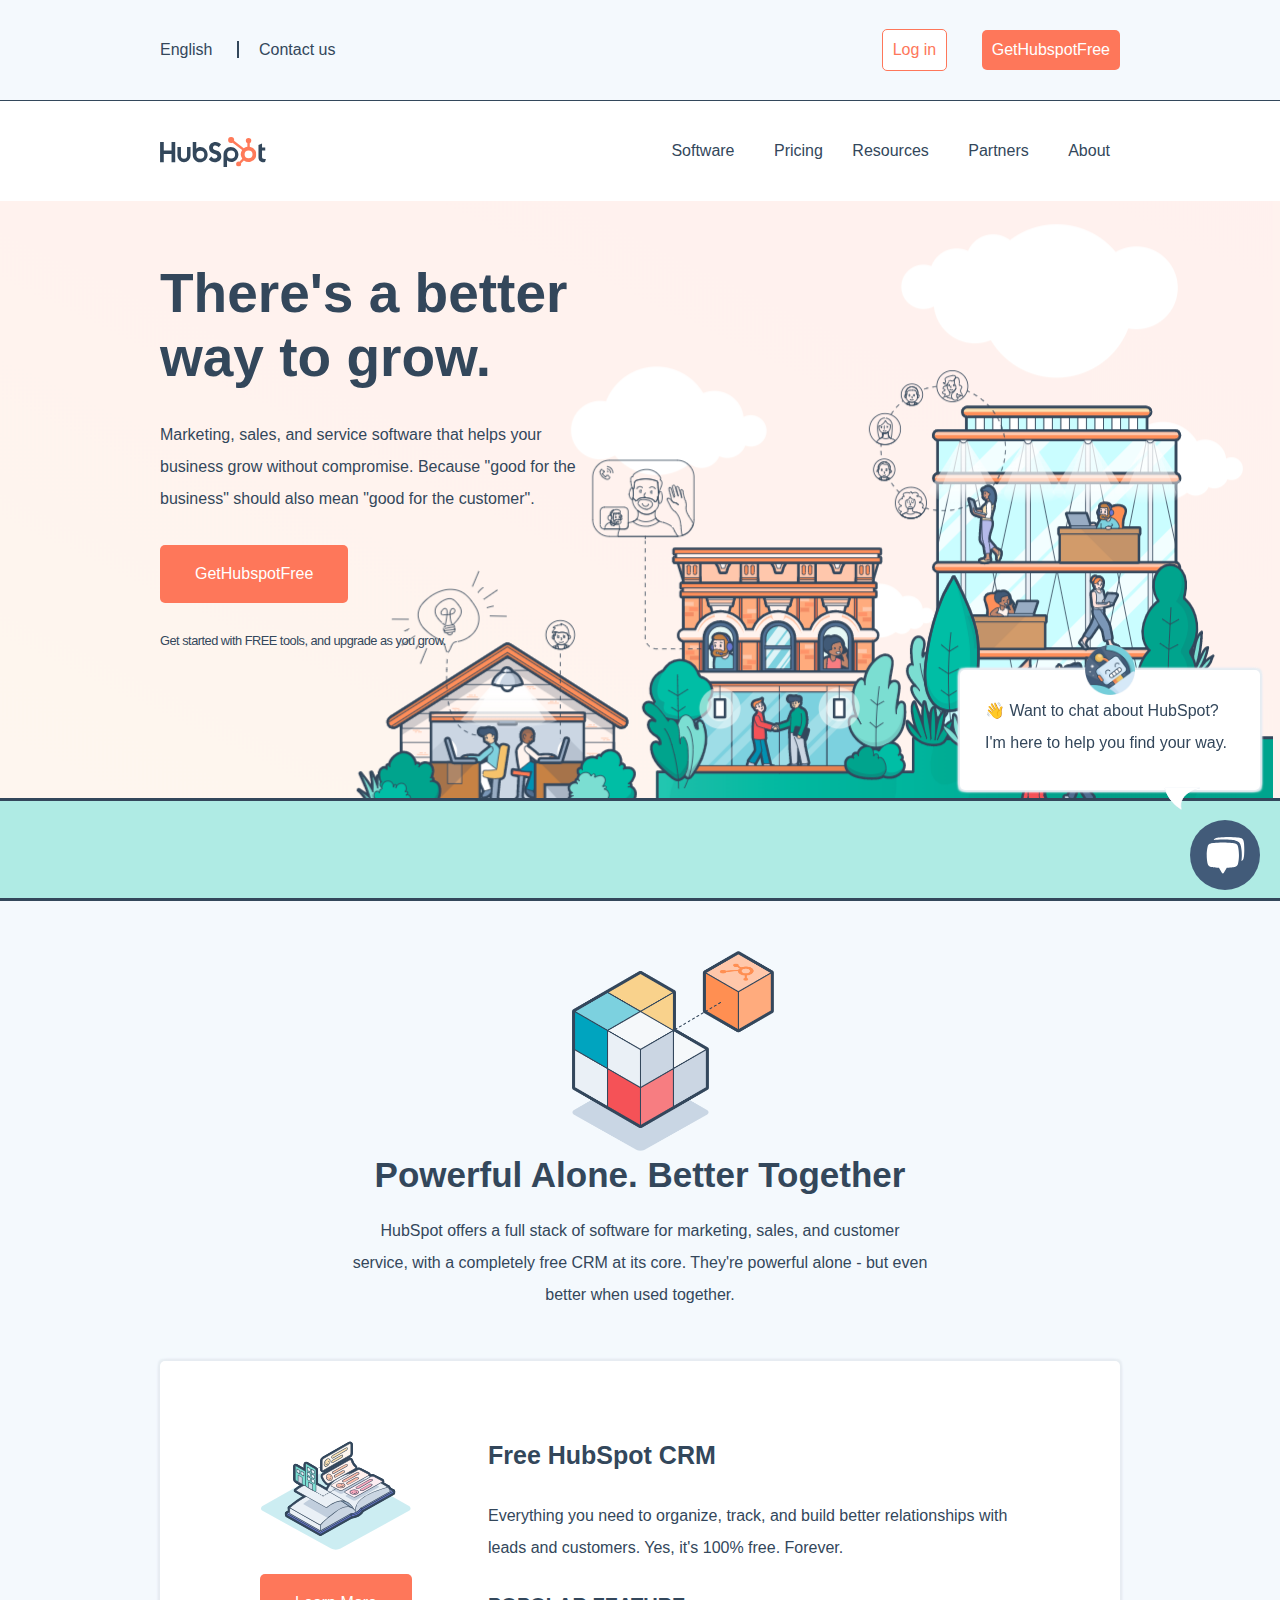
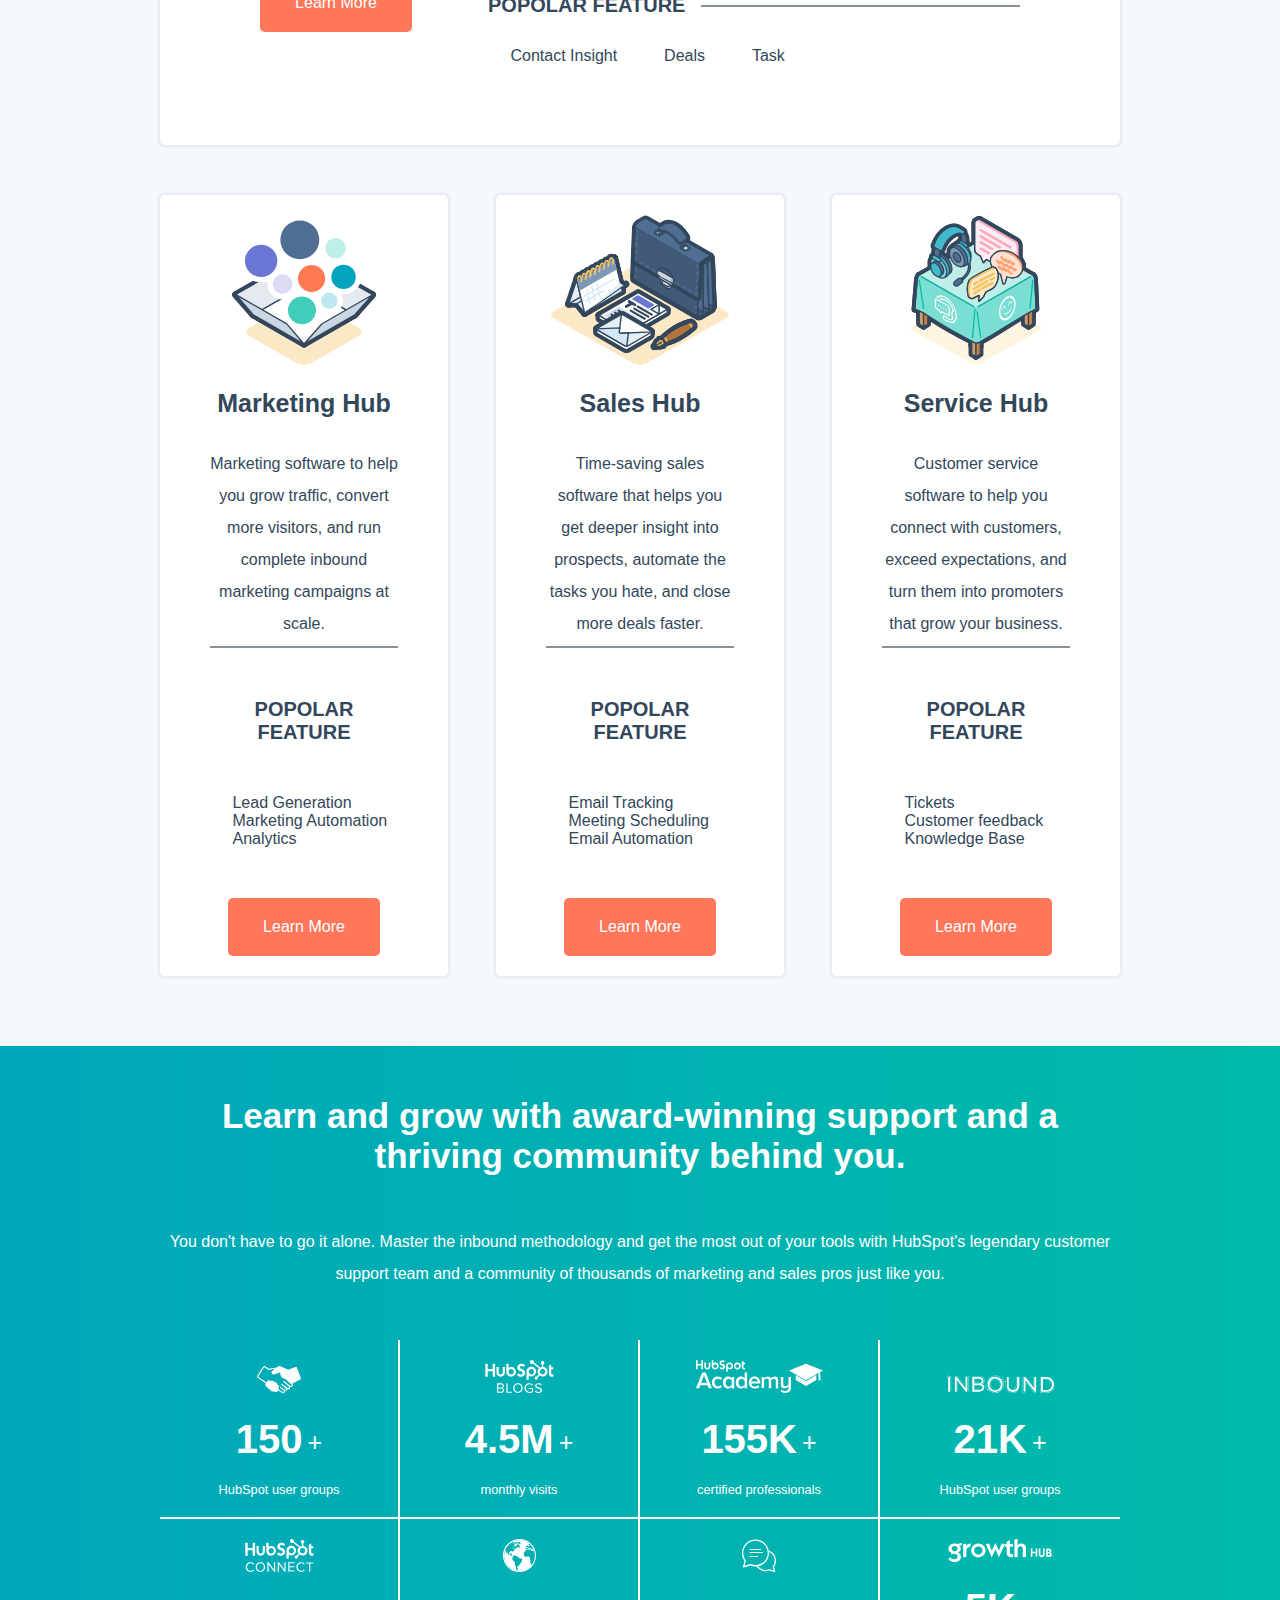
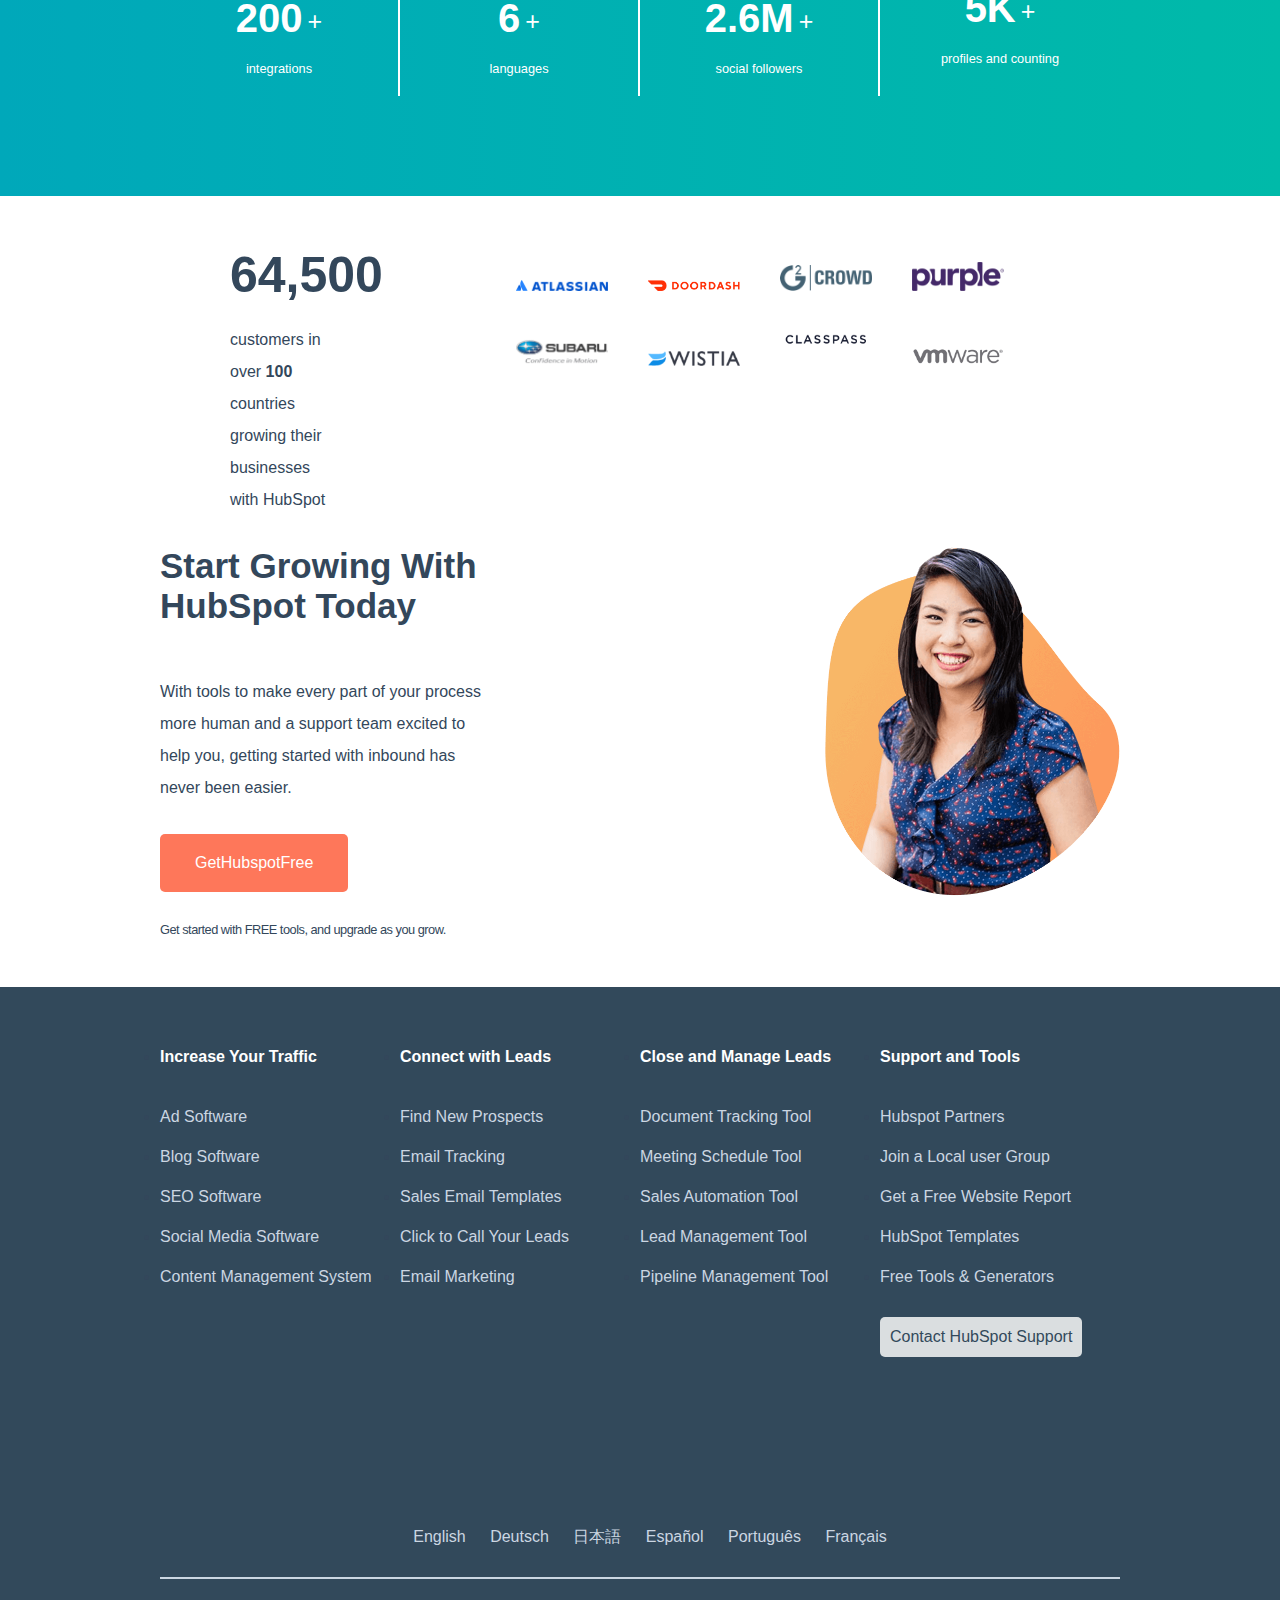
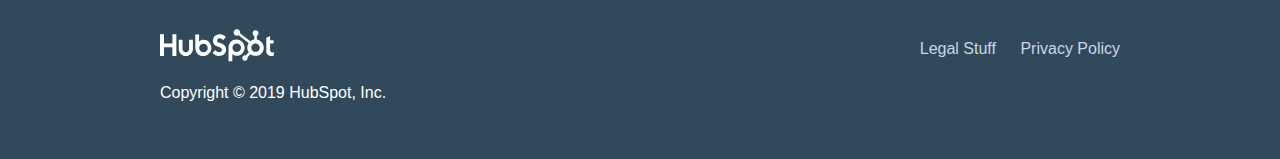
==== bonus/index.html @ 1c4fb877 "Create Bonus Folder" ====
<!DOCTYPE html>
<html lang="en">
<head>
    <meta charset="UTF-8">
    <meta http-equiv="X-UA-Compatible" content="IE=edge">

    <!-- Google Fonts -->
    <link rel="preconnect" href="https://fonts.gstatic.com">
    <link href="https://fonts.googleapis.com/css2?family=Montserrat:wght@200;400;500;600;800&display=swap" rel="stylesheet">
    <!-- /Google Fonts -->
    <!-- Special Fonts -->
    <link rel="stylesheet" href="https://cdnjs.cloudflare.com/ajax/libs/font-awesome/5.15.3/css/all.min.css" integrity="sha512-iBBXm8fW90+nuLcSKlbmrPcLa0OT92xO1BIsZ+ywDWZCvqsWgccV3gFoRBv0z+8dLJgyAHIhR35VZc2oM/gI1w==" crossorigin="anonymous" />
    <!-- /Special Fonts -->

    <meta name="viewport" content="width=device-width, initial-scale=1.0">
    <title>Hubspot</title>
    <link rel="stylesheet" href="./assets/css/style.css">
    <link rel="icon" href="./assets/img/HubSpot-Inversed-Favicon.webp" />
</head>
<body>
    <!-- Site Header -->
    <header>
        <nav class="topmenu fw_500 ls_-1">
            <div class="topmenu_nav container clearfix">
                <div id="top_leftmenu">
                    <ul>
                        <li id="language"><a href=""><i class="fas fa-globe-europe"></i> English <i class="fas fa-chevron-down"></i></span></a></li>
                        <li ><a href="" id="contact_us">Contact us</a></li>
                    </ul>
                </div>

                <div id="top_rightmenu">
                    <a href="#"><div class="search"><i id="search_icon" class="fas fa-search"></i></div></a> 
                    <a href="#"><div class="login btn_sm">Log in</div></a> 
                    <a href="#"><div class="trial btn_sm">GetHubspotFree</div></a> 
                </div>
            </div>
        </nav>

        <nav class="main_menu">
            <div class="mainmenu_nav container clearfix">
                <div id="logo">
                    <a href=""><img src="./assets/img/logo.svg" alt=""></a> 
                </div>

                <div id="main_rightmenu">
                    <ul>
                        <li><a href="#">Software<i id="arrow" class="fas fa-chevron-down"></i></a></li>
                        <li><a href="#">Pricing</a></li>
                        <li><a href="#">Resources<i id="arrow" class="fas fa-chevron-down"></i></a></li>
                        <li><a href="#">Partners<i id="arrow" class="fas fa-chevron-down"></i></a></li>
                        <li><a href="#">About<i id="arrow" class="fas fa-chevron-down"></i></a></li>
                    </ul>
                </div>
            </div>
        </nav>

        <div class="jumbotron">
            <section class="jumbotron_section container">
                <div class="jumbotron_text">
                    <h1>There's a better way to grow.</h1>
                    <p class="fw_500">Marketing, sales, and service software that helps your business grow without compromise. Because "good for the business" should also mean "good for the customer".</p>
                    <a href="#"><div class="trial_btn btn_big">GetHubspotFree</div></a>
                    <div class="trial_text">Get started with FREE tools, and upgrade as you grow.</div> 
                </div>
            </section>
        </div>
        <div id="separator"></div>
    </header>
    <!-- /Site Header -->

    <!-- Site Main Content -->
    <main class="clearfix">
        <div class="bg_lg">
            <section id="top_maincontent" class="container">
                <img src="./assets/img/cube.webp" alt="cubi">
                <h2>Powerful Alone. Better Together</h2>
                <p class="fw_500 mtb_20">HubSpot offers a full stack of software for marketing, sales, and customer service, with a completely free CRM at its core. They're powerful alone - but even better when used together.</p>
            </section>
    
            <section id="crm" class="container clearfix mtb_50 box_shadow">
                <div id="left_crm">
                    <img src="./assets/img/book.svg" alt="">
                    <a href=""><div class="btn_big mtb_20">Learn More</div></a>
                </div>
                <div id="right_crm">
                    <h3>Free HubSpot CRM</h3>
                    <p class="mtb_20 fw_500">Everything you need to organize, track, and build better relationships with leads and customers. Yes, it's 100% free. Forever.</p>
                    <div id="popolar_feature" class="clearfix">
                        <div id="popolar_text" class="popolar_text_style">popolar feature</div>                    <div id="popolar_line"></div>
                    </div>
                    <ul>
                        <li class="checkbox">Contact Insight</li>
                        <li class="checkbox">Deals</li>
                        <li class="checkbox">Task</li>
                    </ul>
                </div>
            </section>
    
            <!-- Sezione 3 colonne -->
            <section id="crm_features" class="container clearfix mtb_20">
                <div class="column3 box_shadow">
                    <img src="./assets/img/buble.svg" alt="">
                    <h3>Marketing Hub</h3>
                    <p class="fw_500">Marketing software to help you grow traffic, convert more visitors, and run complete inbound marketing campaigns at scale.</p>
                    <div class="popolar_text_style mtb_50">popolar feature</div>
                    <ul>
                        <li class="checkbox">Lead Generation</li>
                        <li class="checkbox">Marketing Automation</li>
                        <li class="checkbox">Analytics</li>
                    </ul>
                    <a href=""><div class="btn_big mt_50">Learn More</div></a>
                </div>
    
                <div class="column3 box_shadow">
                    <img src="./assets/img/office.svg" alt="">
                    <h3>Sales Hub</h3>
                    <p class="fw_500">Time-saving sales software that helps you get deeper insight into prospects, automate the tasks you hate, and close more deals faster.</p>
                    <div class="popolar_text_style mtb_50">popolar feature</div>
                    <ul>
                        <li class="checkbox">Email Tracking</li>
                        <li class="checkbox">Meeting Scheduling</li>
                        <li class="checkbox">Email Automation</li>
                    </ul>
                    <a href=""><div class="btn_big mt_50">Learn More</div></a>
    
                </div><div class="column3 box_shadow">
                    <img src="./assets/img/table.svg" alt="">
                    <h3>Service Hub</h3>
                    <p class="fw_500">Customer service software to help you connect with customers, exceed expectations, and turn them into promoters that grow your business.</p>
                    <div class="popolar_text_style mtb_50">popolar feature</div>
                    <ul>
                        <li class="checkbox">Tickets</li>
                        <li class="checkbox">Customer feedback</li>
                        <li class="checkbox">Knowledge Base</li>
                    </ul>
                    <a href=""><div class="btn_big mt_50">Learn More</div></a>
                </div>
            </section>
            <!-- /Sezione 3 colonne -->
    
        </div>
        
        <!-- Sezione sfondo blu -->
        <section id="blu_section" class="clearfix">
            <div class="container">
                <h2>Learn and grow with award-winning support and a thriving community behind you.</h2>
                <p class="mtb_50">You don't have to go it alone. Master the inbound methodology and get the most out of your tools with HubSpot's legendary customer support team and a community of thousands of marketing and sales pros just like you.</p>
                
                <section id="datas_row1" class="clearfix">
                    <div>
                        <img src="./assets/img/hands.svg" alt="">
                        <span class="big_text mtb_20">150</span>
                        <span class="small_text">HubSpot user groups</span>
                    </div>

                    <div>
                        <img src="./assets/img/blogs.svg" alt="">
                        <span class="big_text mtb_20">4.5M</span>
                        <span class="small_text">monthly visits</span>
                    </div>

                    <div>
                        <img src="./assets/img/academy.svg" alt="">
                        <span class="big_text mtb_20">155K</span>
                        <span class="small_text">certified professionals</span>
                    </div>

                    <div>
                        <img src="./assets/img/inbound.svg" alt="">
                        <span class="big_text mtb_20">21K</span>
                        <span class="small_text">HubSpot user groups</span>
                    </div>
                </section>

                <section id="datas_row2" class="clearfix">
                    <div>
                        <img src="./assets/img/connect.svg" alt="">
                        <span class="big_text mtb_20">200</span>
                        <span class="small_text">integrations</span>
                    </div>

                    <div>
                        <img src="./assets/img/globe.svg" alt="">
                        <span class="big_text mtb_20">6</span>
                        <span class="small_text">languages</span>
                    </div>

                    <div>
                        <img src="./assets/img/followers.svg" alt="">
                        <span class="big_text mtb_20">2.6M</span>
                        <span class="small_text">social followers</span>
                    </div>

                    <div>
                        <img src="./assets/img/growth.svg" alt="">
                        <span class="big_text mtb_20">5K</span>
                        <span class="small_text">profiles and counting</span>
                    </div>
                </section>
            </div>
        </section>
        <!-- /Sezione sfondo blu -->

        <section id="final_section" class="mtb_50">
            <div class="customers clearfix container">
                <div id="customers_numbers">
                    <h2>64,500</h2>
                    <p class="mtb_20">customers in over <strong>100</strong> countries growing their businesses with HubSpot</p>
                </div>

                <div id="customers_logo_section" class="clearfix">
                    <div class="customers_logo">
                        <img src="./assets/img/atlasian.webp" alt="">
                    </div>
                    <div class="customers_logo">
                        <img src="./assets/img/doordash.webp" alt="">
                    </div>
                    <div class="customers_logo">
                        <img src="./assets/img/g2crowd.webp" alt="">
                    </div>
                    <div class="customers_logo">
                        <img src="./assets/img/purple.webp" alt="">
                    </div>
                    <div class="customers_logo">
                        <img src="./assets/img/subaru.webp" alt="">
                    </div>
                    <div class="customers_logo">
                        <img src="./assets/img/wistia.webp" alt="">
                    </div>
                    <div class="customers_logo">
                        <img src="./assets/img/classpass.webp" alt="">
                    </div>
                    <div class="customers_logo">
                        <img src="./assets/img/vmware.webp" alt="">
                    </div>
                </div>
            </div>
        </section>

        <section id="subscribe_section" class="mtb_50">
            <div class="container clearfix">
                <div class="subrscribe_left">
                    <h2>Start Growing With HubSpot Today</h2>
                    <p class="mt_50">With tools to make every part of your process more human and a support team excited to help you, getting started with inbound has never been easier.</p>
                    <a href="#"><div class="trial_btn btn_big">GetHubspotFree</div></a>
                    <div class="trial_text">Get started with FREE tools, and upgrade as you grow.</div>
                </div>

                <div class="subrsribe_picture">
                    <img src="./assets/img/woman.webp" alt="">  
                </div>
            </div>
        </section>
    </main>
    <!-- Site Main Content -->

    <!-- Site Footer -->
    <footer>
        <section id="footer_links_section" class="container clearfix">
            <div class="footer_column">
                <ul>
                    <li><a href="#">Increase Your Traffic</a></li>
                    <li><a href="#">Ad Software</a></li>
                    <li><a href="#">Blog Software</a></li>
                    <li><a href="#">SEO Software</a></li>
                    <li><a href="#">Social Media Software</a></li>
                    <li><a href="#">Content Management System</a></li>
                </ul>
            </div>
            <div class="footer_column">
                <ul>
                    <li><a href="#">Connect with Leads</a></li>
                    <li><a href="#">Find New Prospects</a></li>
                    <li><a href="#">Email Tracking</a></li>
                    <li><a href="#">Sales Email Templates</a></li>
                    <li><a href="#">Click to Call Your Leads</a></li>
                    <li><a href="#">Email Marketing</a></li>
                </ul>
            </div>
            <div class="footer_column">
                <ul>
                    <li><a href="#">Close and Manage Leads</a></li>
                    <li><a href="#">Document Tracking Tool</a></li>
                    <li><a href="#">Meeting Schedule Tool</a></li>
                    <li><a href="#">Sales Automation Tool</a></li>
                    <li><a href="#">Lead Management Tool</a></li>
                    <li><a href="#">Pipeline Management Tool</a></li>
                </ul>
            </div>
            <div class="footer_column">
                <ul>
                    <li><a href="#">Support and Tools</a></li>
                    <li><a href="#">Hubspot Partners</a></li>
                    <li><a href="#">Join a Local user Group</a></li>
                    <li><a href="#">Get a Free Website Report</a></li>
                    <li><a href="#">HubSpot Templates</a></li>
                    <li><a href="#">Free Tools & Generators</a></li>
                </ul>
                <a href="#"><div class="btn_sm btn_support mtb_20">Contact HubSpot Support</div></a>

                <div class="social_contacts">
                    <a href=""><i class="fab fa-facebook-f"></i></a>
                    <a href=""><i class="fab fa-instagram"></i></a>
                    <a href=""><i class="fab fa-youtube"></i></a>
                    <a href=""><i class="fab fa-twitter"></i></a>
                    <a href=""><i class="fab fa-linkedin-in"></i></a>
                </div>
            </div>
        </section>
        <section id="languages" class="mt_50 container">
            <ul>
                <li><a href="#">English</a></li>
                <li><a href="#">Deutsch</a></li>
                <li><a href="#">日本語</a></li>
                <li><a href="#">Español</a></li>
                <li><a href="#">Português</a></li>
                <li><a href="#">Français</a></li>
            </ul>
        </section>

        <section id="footer_legal" class="container clearfix">
            <div class="left_legalmenu">
                <a href="#"><img src="./assets/img/logo-white.svg" alt=""></a>
                <p>Copyright © 2019 HubSpot, Inc.</p>
            </div>

            <div class="right_legalmenu">
                <ul>
                    <li><a href="#">Legal Stuff</a></li>
                    <li><a href="#">Privacy Policy</a></li>
                </ul>
            </div>
        </section>
    </footer>
    <!-- /Site Footer -->
    <section id="chat_bonus">
        <div id="chat_window" class="box_shadow">
            <img id="bot_avatar" src="./assets/img/bot-avatar.webp" alt="">
            <p>&#128075; Want to chat about HubSpot? I'm here to help you find your way.</p>
            <img id="chat_bubble" src="./assets/img/initial-message-bubble-tail.svg" alt="">
        </div>
        
        

        <div id="chat_button">
            <img src="./assets/img/launcher-open-icon.svg" alt="">
        </div>
    </section>
</body>
</html>
---- bonus/assets/css/style.css ----
/* Common Rules */

*{
    box-sizing: border-box;
    margin: 0;
    padding: 0;
    font-family: Arial, Helvetica, sans-serif;
    color: #33475b;
}

p{
    line-height: 2rem;
    font-weight: 400;
}

/* Utility Rules */

.clearfix::after{
    content:"";
    display: table;
    clear: both;
}

.container{
    width: 75%;
    margin: auto;
}

.btn_sm{
    border-radius: 5px;
    background-color: #fe775a;
    color: white;
    padding: 10px;
    line-height: 20px;
}

.btn_big{
    border-radius: 5px;
    background-color: #fe775a;
    color: white;
    font-weight: 500;
    padding: 20px 35px;
    display: inline-block;
}

.mtb_20{
    margin: 20px auto;
}

.mtb_50{
    margin: 50px auto;
}

.mt_50{
    margin-top: 50px;
}

.fw_500{
    font-weight: 500;
}

.bg_lg{
    background-color: #f4f9fd;
    padding: 50px 0;
}

.box_shadow{
    box-shadow: 2px 2px 2px #e7edf2,
                -2px -2px 2px #e7edf2,
                2px -2px 2px #e7edf2,
                -2px 2px 2px #e7edf2;
}

h1{
    font-size: 55px;
    margin-bottom: 30px;
}

h2{
    font-size: 35px;
}

h3{
    font-size: 25px;
    margin-bottom: 30px;
}

.trial_btn{
    margin: 30px 0;
}

.trial_text{
    font-size: 0.8rem;
    font-weight: 400;
    letter-spacing: -0.5px;
}

.checkbox::before{
    content:"\f058";
    font-family: "Font Awesome 5 Free";
    font-weight: 900;
    color: #fe775a;
    margin-right: 10px;
}

/* Header */
.topmenu{
    line-height: 100px;
    background-color: #f4f9fd;
    border-bottom: 1px solid #33475b;
}

.topmenu_nav > div{
    width: 50%;
    float: left;
}

#language{
    padding-right: 20px;
}

#contact_us{
    border-left: 2px solid #33475b;
    padding-left: 20px;
}

.login{
    background-color: white;
    border: 1px solid #fe775a;
    color: #fe775a;
}

header a{
    text-decoration: none;
}

#search_icon{
    color: #00a4bd;
}

#top_rightmenu > a{
    display: inline-block;
    margin-left: 30px;
}

#top_rightmenu{
    text-align: right;
}

.main_menu{
    line-height: 100px;
    font-weight: 500;
}
#logo{
    width:30%;
    float: left;
}
#main_rightmenu{
    text-align: right;
    width: 70%;
    float: left;
}

#logo > a > img {
    vertical-align: middle;
}

.topmenu li, .main_menu li{
    list-style-type: none;
    display: inline-block;
}

#main_rightmenu > ul > li a{
    margin-left: 25px;
}

#arrow{
    margin-left: 10px;
}
.jumbotron{
    height: 600px;
    background-image: url('../img/jumbotron.png');
    background-position: 105% 10%;
    background-repeat: no-repeat;
    background-color: #fff2ee;
    position: relative;
    border-bottom: 3px solid #33475b;
}

.jumbotron_text{
    width: 35%;
    position: absolute;
    top: 10%;
}

#separator{
    height: 100px;
    background-color: #afebe4;
    border-bottom: 3px solid #33475b;
}

/* Main */
#top_maincontent{
    text-align:center;
    width: 45%;
}

#top_maincontent img{
    height: 200px;
}
#crm{
    background-color: white;
    border-radius: 5px;
    padding: 80px 100px;
}

#left_crm, #right_crm{
    float: left;
}

#left_crm{
    width: 20%;
    text-align: center;
}

#left_crm img{
    width: 150px;
}

#right_crm{
    width: 70%;
    margin-left: 10%;
}

#popolar_feature{
    position: relative;
    margin-top: 30px;
}

#popolar_text{
    width: 40%;
    float: left;
}

.popolar_text_style{
    text-transform: uppercase;
    font-weight: 800;
    font-size: 20px;
}

#popolar_line{
    width: 60%;
    position: absolute;
    right: 0;
    top: 50%;
    transform: translateY(-50%);
    border-bottom: 2px solid #899397;
}

#right_crm > ul > li{
    display: inline-block;
    list-style-type: none;
    margin: 30px 20px 0 0;
    font-weight: 500;
}

.column3{
    width: 30%;
    background-color: white;
    float: left;
    border-radius: 5px;
    padding: 20px 50px;
    text-align: center;
}

.column3:nth-child(2){
    margin: 0 5%;
}

.column3 img {
    height: 150px;
    margin-bottom: 20px;
}

.column3 p {
    height: 200px;
    vertical-align: top;
    border-bottom: 2px solid #899397;
}

.column3 > ul > li{
    list-style-type: none;
    text-align: left;
}


#blu_section{
    background: linear-gradient(90deg, rgba(0, 168, 186, 1), rgba(0, 186, 169, 1));
    text-align: center;
    padding: 50px 0 100px 0;
}

#blu_section h2, #blu_section p, #blu_section span{
    color: white;
}

#blu_section span{
    display: block;
}

#datas_row1 > div, #datas_row2 > div{
    width: calc(100%/4);
    float: left;
    padding: 20px 0;
}

#datas_row1 > div{
    border-bottom: 2px solid white;
}

#datas_row1 > div:not(:last-child), #datas_row2 > div:not(:last-child){
    border-right: 2px solid white;
}

.big_text{
    font-size: 40px;
    font-weight: 600;
}

.small_text{
    font-size: 0.8rem;
}

.big_text::after{
    content: "+";
    font-size: 25px;
    font-weight: 400;
    margin-left: 5px;
    vertical-align: middle;
}

#final_section{
    background-color: white;
}

.customers{
    text-align: center;
}

.customers > div {
    float: left;
}

#customers_numbers{
    width: 25%;
    height: 100px;
    padding: 0 70px;
    text-align: left;
}

#customers_numbers h2{
    font-size: 50px;
}

#customers_logo_section{
    width: 55%;
    margin: 0 10%;
 }

.customers_logo{
    width: calc(100%/4);
    height: 50px;
    line-height: 50px;
    vertical-align: middle;
    float: left;
    padding: 0 20px;
    margin-bottom: 10px;
/*     background-color: brown;
 */
}

.customers_logo:not(:nth-child(7)){
    margin-top: 15px;
}

.customers_logo img{
object-fit: contain;
width: 100%;
}

#subscribe_section{
    background-color: white;
    margin-top: 150px;
}

.subrscribe_left{
    width: 35%;
    float: left;
}

.subrsribe_picture{
    text-align: right;
    width: 65%;
    float: left;
}

.subrsribe_picture > img{
    height: 350px;
}
/* Footer */
footer{
    background-color: #32495b;
}

.footer_column{
    width: calc(100%/4);
    padding: 30px 0;
    float: left;
}

footer a{
    color: #cbd6e2;
    line-height: 2.5rem;
    text-decoration: none;
    font-weight: 500;
}

.footer_column ul li:first-child a{
    color: white;
    line-height: 5rem;
    font-weight: 600;
}

.btn_support{
    background-color: #dadee0;
    color: #32495b;
    display: inline-block;
}

.social_contacts i{
    color: #cbd6e2;
    font-size: 1rem;
}

.social_contacts a{
    margin-right: 25px;
}

#languages{
    text-align: center;
    border-bottom: 2px solid #cbd6e2;
    padding: 20px 0;
}

#languages span{
    color: #cbd6e2
}


#footer_legal{
    padding: 50px 0;
}
#footer_legal > div{
    float: left;
    width: 50%;
}

#footer_legal p{
    color: white;
}

.right_legalmenu{
    text-align: right;
}

.right_legalmenu a, #languages a{
    margin-left: 20px;
}

.right_legalmenu li, #languages li{
    display: inline-block;
}

/* hover */

header a:hover{
    color: #007a8c;
    text-decoration: underline;
}

footer a:hover{
    color: #7fd1de;
    text-decoration: underline;
}

.social_contacts a:hover i{
    color: #7fd1de;
}

.btn_big:hover{
    opacity: 0.5;
}
.login:hover{
    background-color: #fff1ee;
}

.btn_support:hover{
    background-color: #7fd1de;
}

.column3:hover, #crm:hover{
    transform: scale(1.01);
}

/* chat (bonus) */
#chat_bonus{
    position:fixed;
    bottom: 0px;
    right: 20px;
    width: 300px;
    height: 230px;
}

#chat_window{
    height: 120px;
    width: 300px;
    padding: 25px;
    background-color: white;
    position: relative;
    border-radius: 5px;
}

#chat_bubble{
    position: absolute;
    bottom: -20px;
    right: 20%;
}

#chat_button{
    width: 70px;
    line-height: 70px;
    border-radius: 50%;
    background-color: #425b79;
    text-align: center;
    position: absolute;
    right: 0;
    bottom: 10px;
}

#chat_button img{
    vertical-align: middle;
}

#bot_avatar{
    width: 50px;
    position: absolute;
    top: -25px;
    left: 50%;
    transform: translateX(-50%);
}
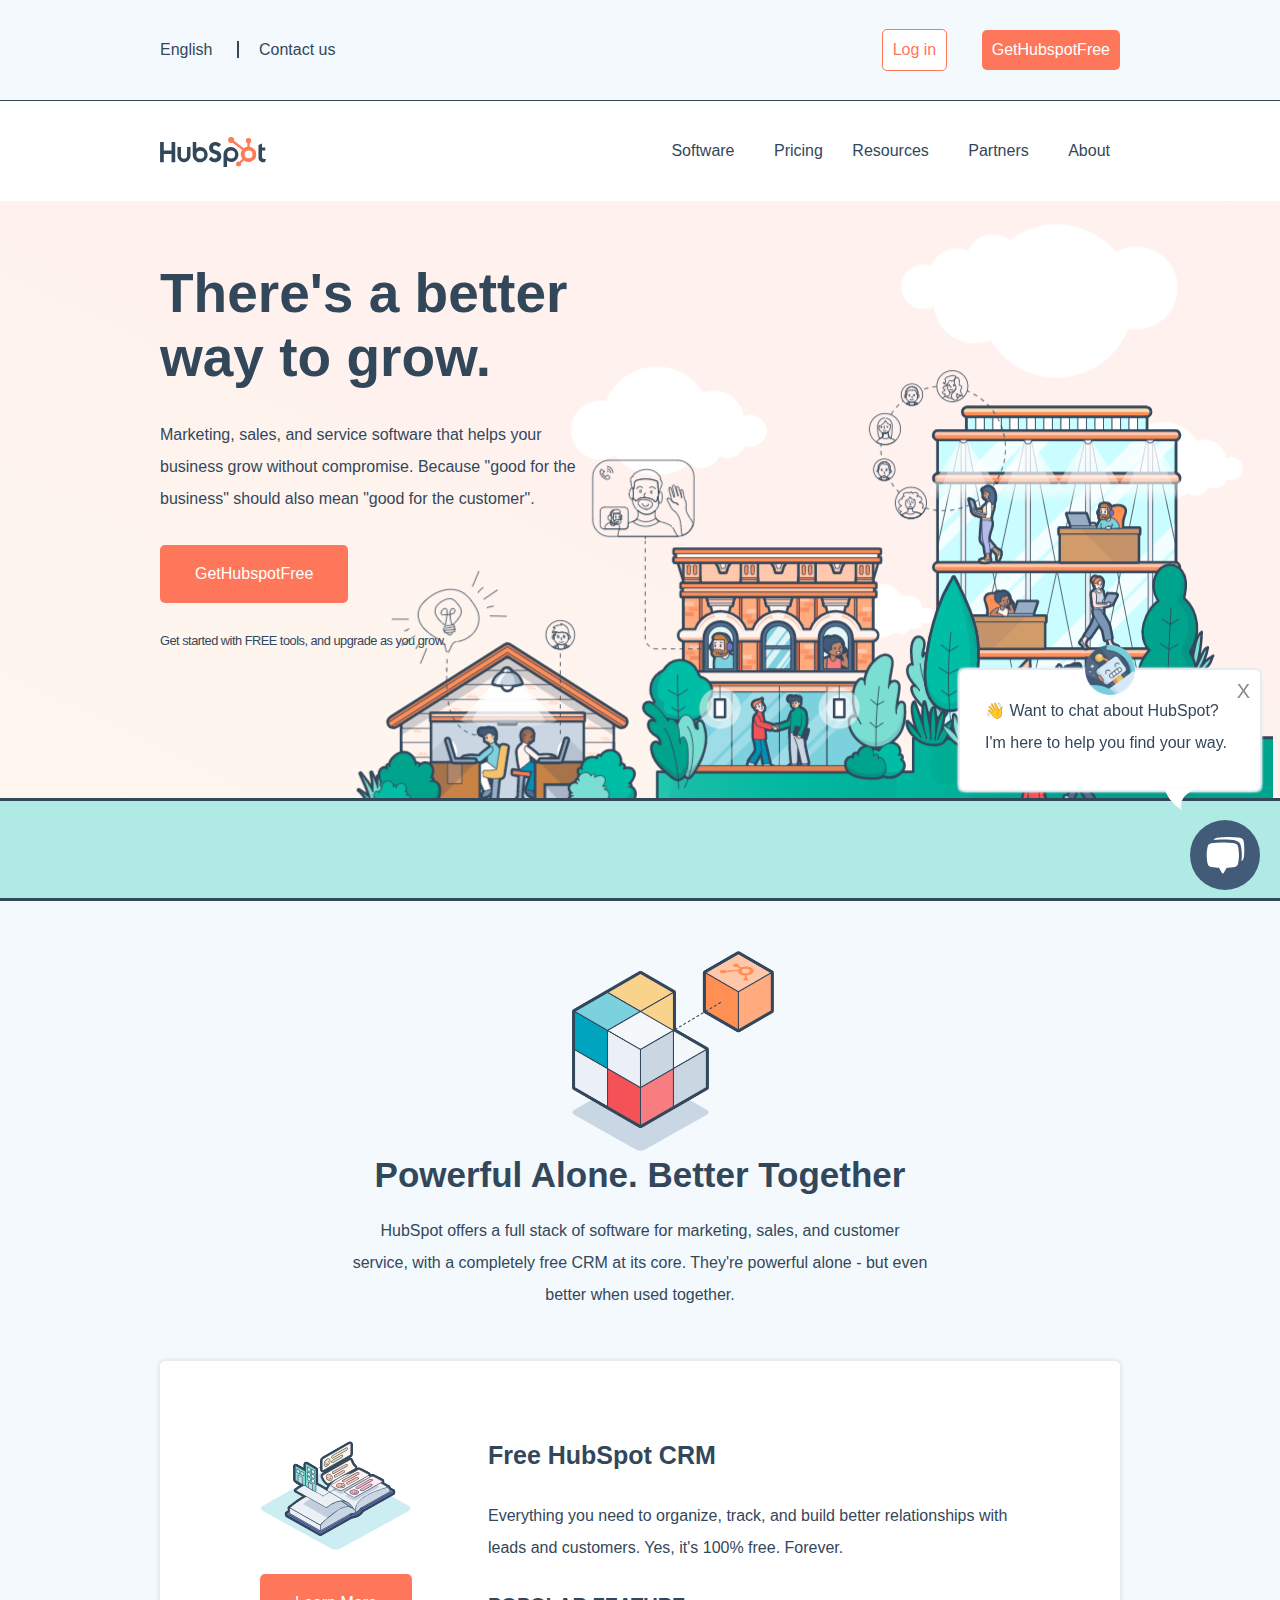
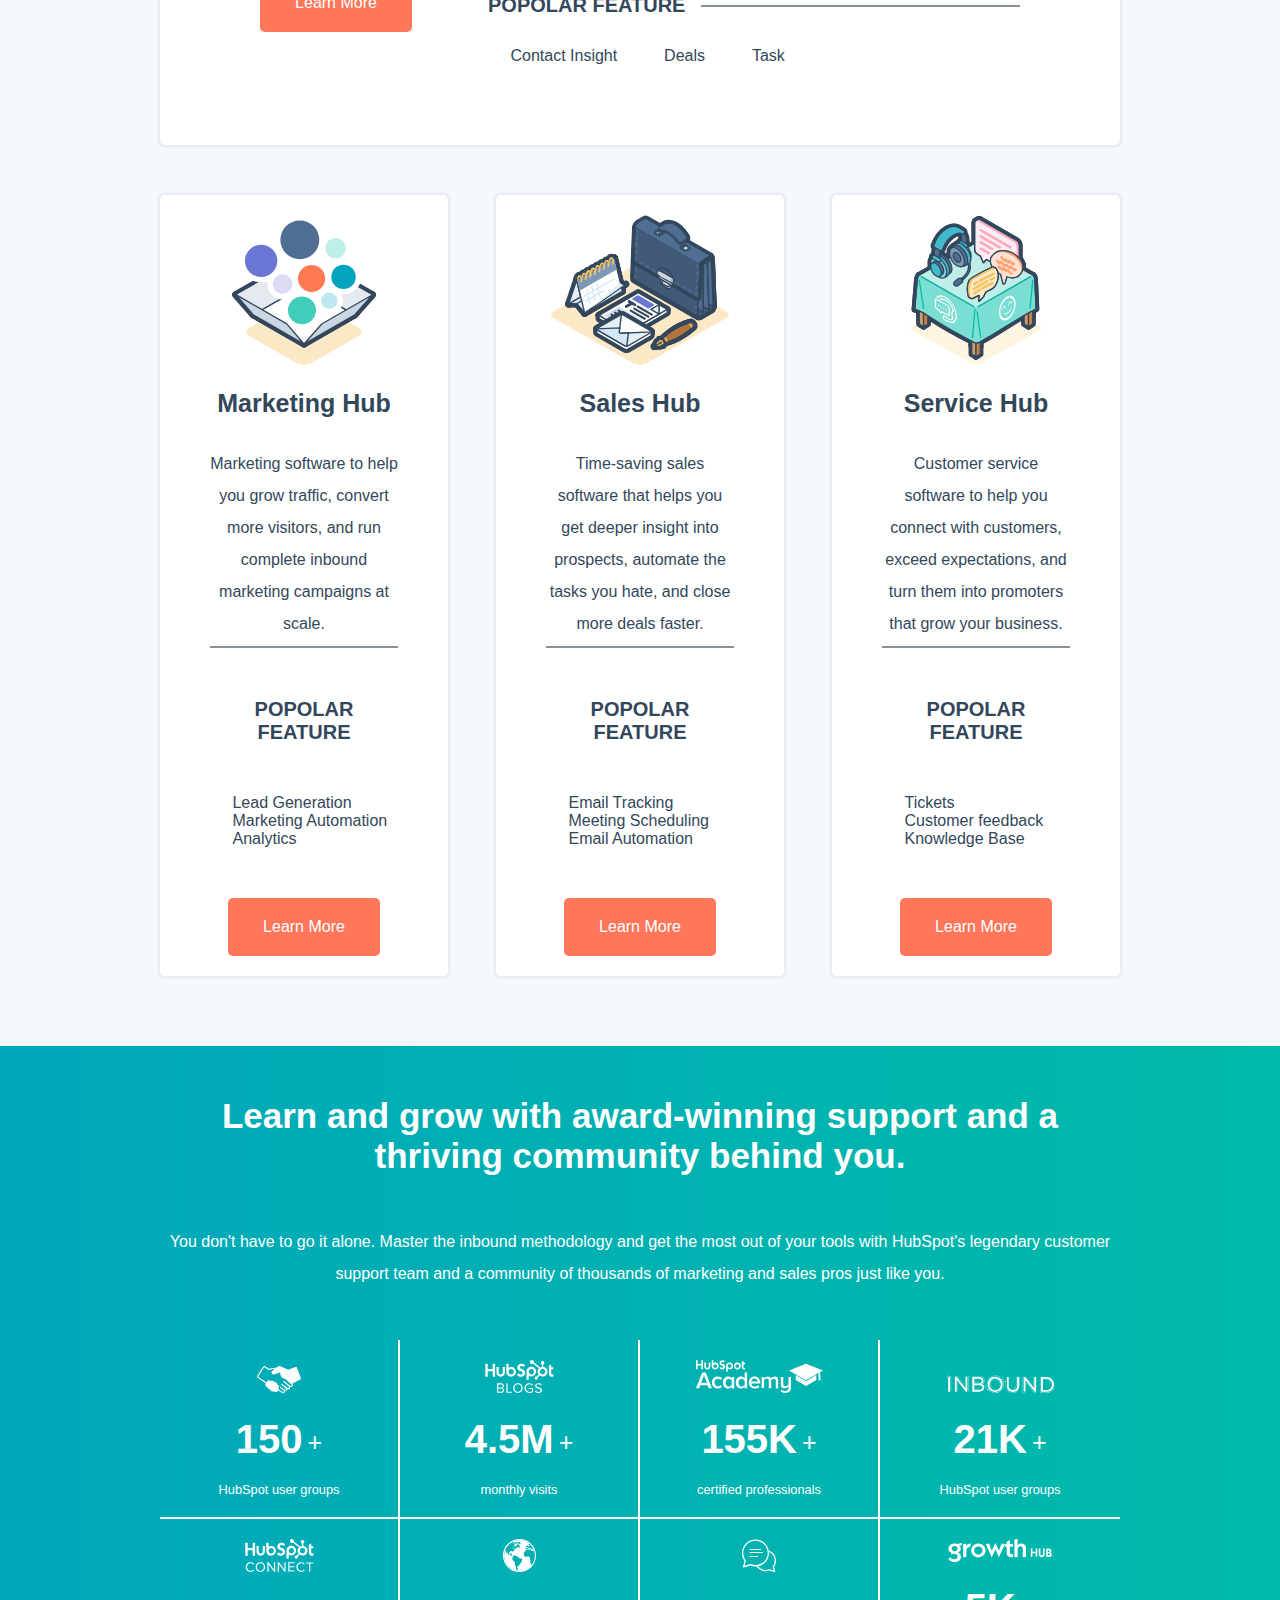
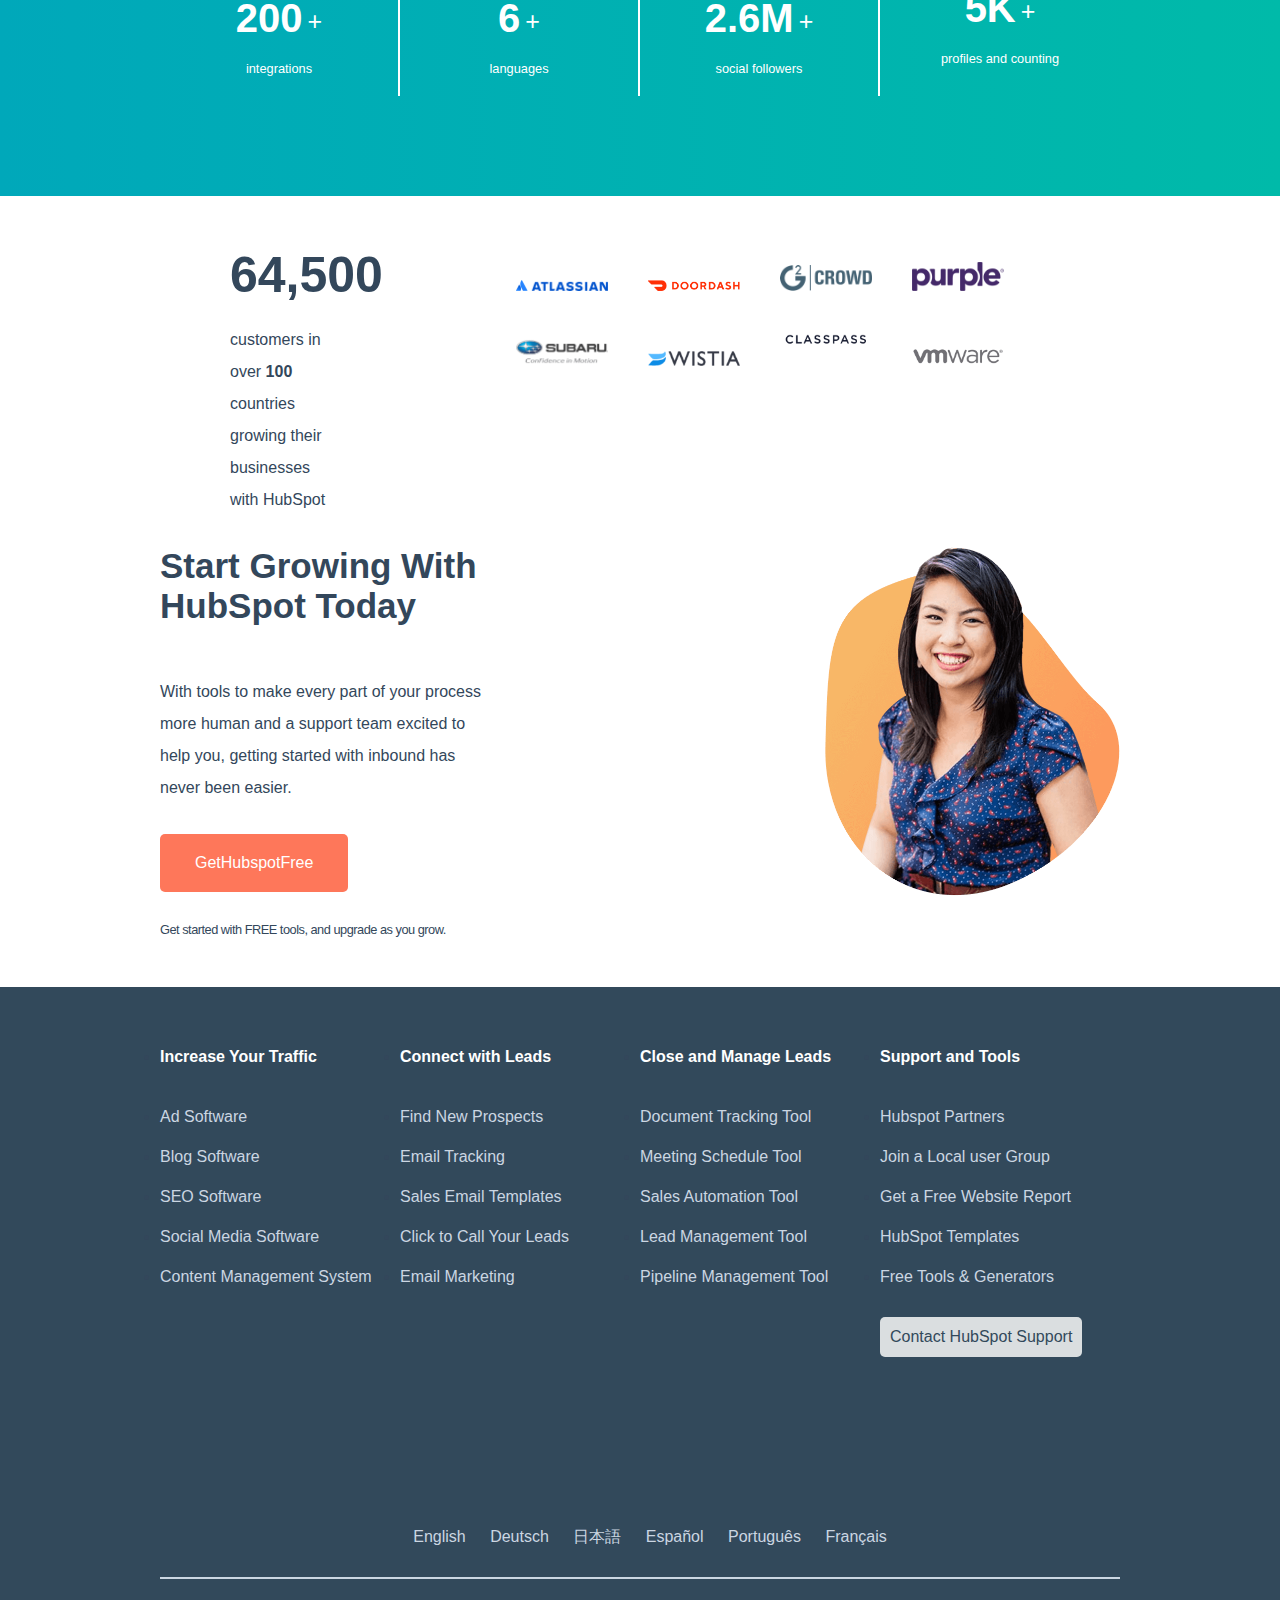
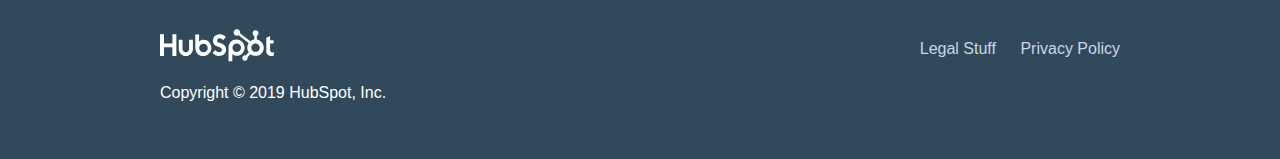
==== commit cd5f46d3: "Add dropdown sections" ====
--- a/bonus/index.html
+++ b/bonus/index.html
@@ -24,7 +24,18 @@
             <div class="topmenu_nav container clearfix">
                 <div id="top_leftmenu">
                     <ul>
-                        <li id="language"><a href=""><i class="fas fa-globe-europe"></i> English <i class="fas fa-chevron-down"></i></span></a></li>
+                        <li id="language" class="dropdown"><a href=""><i class="fas fa-globe-europe"></i> English <i class="fas fa-chevron-down"></i></span></a>
+                            <div id="language_dropdown" class="dropdown-content box_shadow">
+                                <ul>
+                                    <li><a href="#">日本語</a></li>
+                                    <li><a href="#">Deutsch</a></li>
+                                    <li><a href="#">English</a></li>
+                                    <li><a href="#">Español</a></li>
+                                    <li><a href="#">Português</a></li>
+                                    <li><a href="#">Français</a></li>
+                                </ul>
+                            </div>
+                        </li>
                         <li ><a href="" id="contact_us">Contact us</a></li>
                     </ul>
                 </div>
@@ -47,9 +58,110 @@
                     <ul>
                         <li><a href="#">Software<i id="arrow" class="fas fa-chevron-down"></i></a></li>
                         <li><a href="#">Pricing</a></li>
-                        <li><a href="#">Resources<i id="arrow" class="fas fa-chevron-down"></i></a></li>
-                        <li><a href="#">Partners<i id="arrow" class="fas fa-chevron-down"></i></a></li>
-                        <li><a href="#">About<i id="arrow" class="fas fa-chevron-down"></i></a></li>
+                        <li id="resources" class="dropdown"><a href="#">Resources<i id="arrow" class="fas fa-chevron-down"></i></a>
+                            <div id="resources_dropdown" class="dropdown-content box_shadow clearfix">
+                                <div class="resources_dropdown_row clearfix">
+                                    <div class="resources_dropdown_column">
+                                        <h4>Blog</h4>
+                                        <p>Read marketing, sales, agency, and customer success blog content.</p>
+                                    </div>
+
+                                    <div class="resources_dropdown_column">
+                                        <h4>Customer Stories</h4>
+                                        <p>Hear from the businesses that use HubSpot to grow better every day.</p>
+                                    </div>
+
+                                    <div class="resources_dropdown_column">
+                                        <h4>Developers</h4>
+                                        <p>Create apps and custom integrations for businesses using HubSpot.</p>
+                                    </div>
+                                </div>
+
+                                <div class="resources_dropdown_row clearfix">
+                                    <div class="resources_dropdown_column">
+                                        <h4>Ebooks, Guides & More</h4>
+                                        <p>Get access to HubSpot's most popular marketing resources.</p>
+                                    </div>
+
+                                    <div class="resources_dropdown_column">
+                                        <h4>Onboarding & Services</h4>
+                                        <p>Find training and consulting services to help you thrive with HubSpot</p>
+                                    </div>
+
+                                    <div class="resources_dropdown_column">
+                                        <h4>Research & Reports</h4>
+                                        <p>Get up-to-date research and data on hot business trends.</p>
+                                    </div>
+                                </div>
+
+                                <div class="resources_dropdown_row clearfix">
+                                    <div class="resources_dropdown_column">
+                                        <h4>Free Courses & Certifications</h4>
+                                        <p>Take courses on the latest business trends, taught by industry experts.</p>
+                                    </div>
+
+                                    <div class="resources_dropdown_column">
+                                        <h4>What is Inbound?</h4>
+                                        <p>Get a primer on how inbound helps your business grow better.</p>
+                                    </div>
+
+                                    <div class="resources_dropdown_column">
+                                        <h4>Customer Support</h4>
+                                        <p>Get help if you have questions about using HubSpot software.</p>
+                                    </div>
+                                </div>
+
+                            </div>
+                        </li>
+                        
+                        <li id="partners" class="dropdown">
+                            <a href="#">Partners<i id="arrow" class="fas fa-chevron-down"></i></a>
+                            <div id="partners_dropdown" class="dropdown-content box_shadow clearfix">
+                                <div class="partners_dropdown_column">
+                                    <a href="#"><h4>Hire a Partner</h4></a> 
+                                    <p>Find a partner in our global community of service providers who can help you grow.</p>
+                                </div>
+
+                                <div class="partners_dropdown_column">
+                                    <a href="#"><h4>Partner With Us</h4></a>
+                                    <p>Find the right partner program to help your business grow.</p>
+                                </div>
+                            </div>
+                        </li>
+                        
+                        <li id="about" class="dropdown"><a href="#">About<i id="arrow" class="fas fa-chevron-down"></i></a>
+                            <div id="about_dropdown" class="dropdown-content box_shadow clearfix">
+                                <div class="about_dropdown_column">
+                                    <ul>
+                                        <li>Company</li>
+                                        <li><a href="#">About us</a></li>
+                                        <li><a href="#">Contact Us</a></li>
+                                        <li><a href="#">Management Team</a></li>
+                                        <li><a href="#">Board of Directors</a></li>
+                                        <li><a href="#">Careers</a></li>
+
+                                    </ul>
+                                </div>
+
+                                <div class="about_dropdown_column">
+                                    <ul>
+                                        <li>News</li>
+                                        <li><a href="#">HubSpot News</a></li>
+                                        <li><a href="#">Press Resources</a></li>
+                                        <li><a href="#">Speakers</a></li>
+                                    </ul>
+                                </div>
+
+                                <div class="about_dropdown_column">
+                                    <ul>
+                                        <li>Investors</li>
+                                        <li><a href="#">Investor Relations</a></li>
+
+                                    </ul>
+                                </div>
+  
+                            </div>
+                        </li>
                     </ul>
                 </div>
             </div>
@@ -336,13 +448,12 @@
     <!-- /Site Footer -->
     <section id="chat_bonus">
         <div id="chat_window" class="box_shadow">
+            <span>X</span>
             <img id="bot_avatar" src="./assets/img/bot-avatar.webp" alt="">
             <p>&#128075; Want to chat about HubSpot? I'm here to help you find your way.</p>
             <img id="chat_bubble" src="./assets/img/initial-message-bubble-tail.svg" alt="">
         </div>
         
-        
-
         <div id="chat_button">
             <img src="./assets/img/launcher-open-icon.svg" alt="">
         </div>
--- a/bonus/assets/css/style.css
+++ b/bonus/assets/css/style.css
@@ -138,9 +138,10 @@
     color: #00a4bd;
 }
 
-#top_rightmenu > a{
+#top_rightmenu a{
     display: inline-block;
     margin-left: 30px;
+    text-decoration: none;
 }
 
 #top_rightmenu{
@@ -170,7 +171,7 @@
     display: inline-block;
 }
 
-#main_rightmenu > ul > li a{
+#main_rightmenu > ul > li > a{
     margin-left: 25px;
 }
 
@@ -528,6 +529,14 @@
     background-color: white;
     position: relative;
     border-radius: 5px;
+}
+
+#chat_bonus span{
+    color: #858c92;
+    position: absolute;
+    top: 10px;
+    right: 10px;
+    font-size: 20px;
 }
 
 #chat_bubble{
@@ -558,3 +567,87 @@
     left: 50%;
     transform: translateX(-50%);
 }
+
+/* dropdown */
+.dropdown {
+    position: relative;
+    display: inline-block;
+  }
+
+.dropdown-content{
+    display: none;
+    position: absolute;
+    right: 0;
+    top: 80px;
+    background-color: white;
+    padding: 25px;
+    z-index: 1;
+    line-height: 2.5rem;
+    text-align: left;
+ }
+
+ #about_dropdown {
+     width: 600px;
+ }
+
+ #partners_dropdown{
+     width: 700px;
+     right: -100px;
+ }
+
+.dropdown:hover .dropdown-content{
+    display: block;
+}
+
+.about_dropdown_column li:first-child{
+    font-weight: 600;
+}
+
+.about_dropdown_column{
+    float: left;
+    width: 33.33%;
+}
+
+.partners_dropdown_column{
+    float:left;
+    width: 50%;
+    padding-right: 50px;
+}
+
+.about_dropdown_column li{
+    display: block;
+}
+
+.dropdown-content p{
+    font-size: 0.8rem;
+    line-height: 1rem;
+}
+
+
+/* resources dropdown */
+#resources_dropdown{
+    width: 1000px;
+    right: -200px;
+    padding: 30px;
+}
+
+.resources_dropdown_row:not(:last-child){
+    border-bottom: 1px solid #cbd6e2;
+    padding-bottom: 30px;
+}
+
+.resources_dropdown_row:not(:first-child){
+    padding-top: 30px;
+}
+
+.resources_dropdown_column{
+    width: calc((100% - 75px)/3 );
+    float: left;
+    margin-right: 25px;
+
+}
+
+#language_dropdown{
+    font-weight: 600;
+}
+
